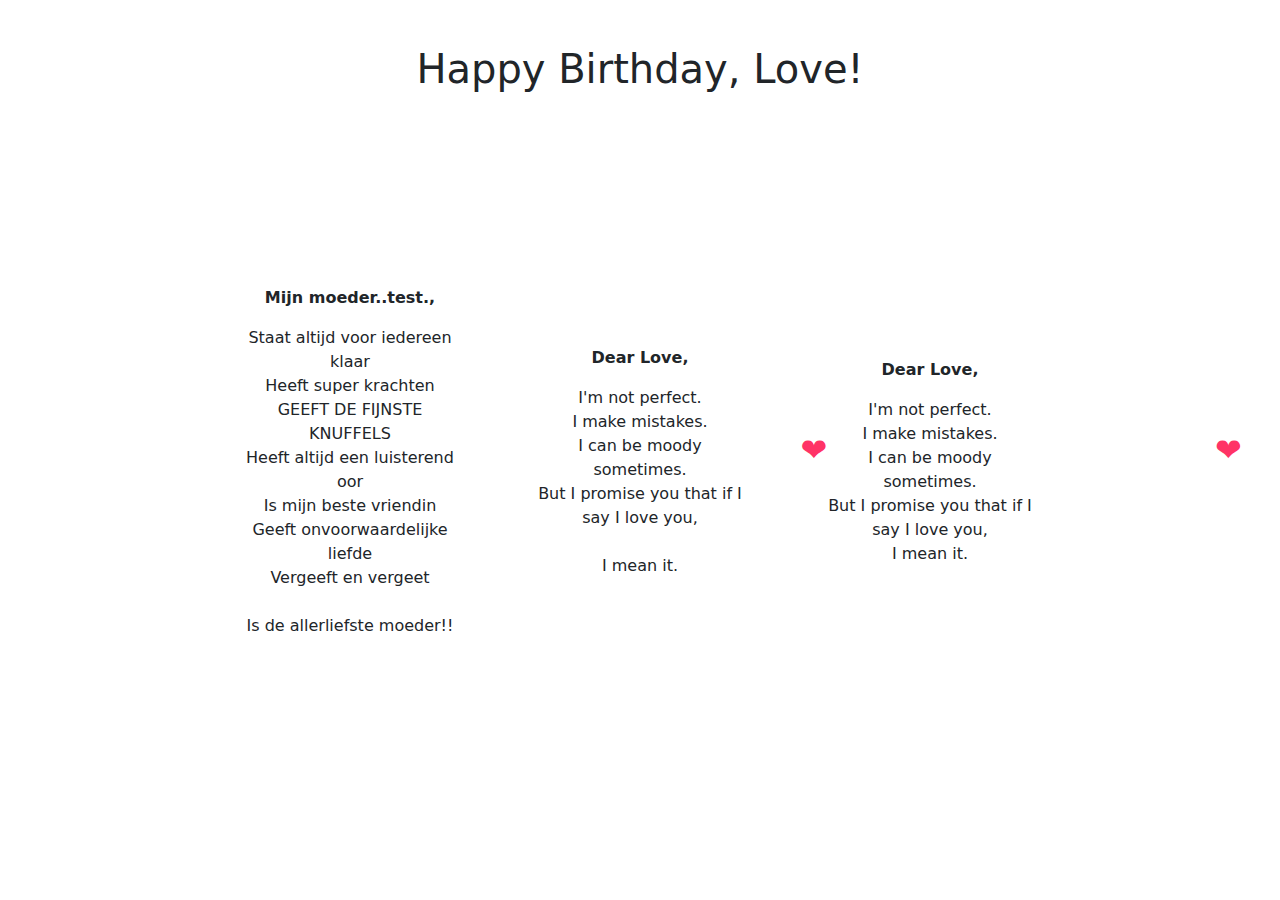
==== index.html @ 53f06a94 "Update index.html" ====
<!DOCTYPE html>
<html lang="en">

<head>
    <meta charset="UTF-8">
    <meta name="viewport" content="width=device-width, initial-scale=1.0">
    <title>Happy Birthday!</title>
    <!-- refer to the favicon -->
    <link rel="icon" href="assets/favicon/favicon.ico" type="image/x-icon">
    <!-- refer to the css file -->
    <link rel="stylesheet" href="assets/css/index.css">
    <!-- refer to the bootstrap css file -->
    <link rel="stylesheet" href="assets/css/bootstrap-5.3.3-dist/css/bootstrap.min.css">
    <!-- refer to the js file -->
    <script src="assets/js/index.js"></script>
    <!-- refer to the bootstrap js file -->
    <script src="assets/js/bootstrap-5.3.3-dist/js/bootstrap.bundle.js"></script>
</head>

<body>
    <div class="title">
        <h1>Happy Birthday, Love!</h1>
    </div>
    
    <div class="message_container">
        <div class="message_nathalie">
            <p><strong>Mijn moeder..test.,</strong></p>
            <p>
                Staat altijd voor iedereen klaar <br>
                Heeft super krachten <br>
                GEEFT DE FIJNSTE KNUFFELS <br>
                Heeft altijd een luisterend oor<br>
                Is mijn beste vriendin<br>
                Geeft onvoorwaardelijke liefde<br>
                Vergeeft en vergeet<br><br>
                
                Is de allerliefste moeder!!
            </p>
        </div>
        <div class="message_Jacky">
            <p><strong>Dear Love,</strong></p>
            <p>
                I'm not perfect. <br>
                I make mistakes. <br>
                I can be moody sometimes. <br>
                But I promise you that if I say I love you, <br><br>
                I mean it.
            </p>
        </div>
        <div class="message_chiara">
            <p><strong>Dear Love,</strong></p>
            <p>
                I'm not perfect. <br>
                I make mistakes. <br>
                I can be moody sometimes. <br>
                But I promise you that if I say I love you, <br>
                I mean it.
            </p>
        </div>
    </div>
</body>

</html>
---- assets/css/index.css ----
/* index.css */
body {
    background-color: #ffccff;            /* light pink */
    font-family: Arial, sans-serif;         /* font style */
    overflow: hidden;                       /* hide the overflow */
    
    display: flex;                          /* enable flexbox */
    justify-content: center;                /* center horizontally */
    align-items: flex-start;                /* align at the top */
    height: 100vh;                          /* make body take up full viewport height */
    margin: 0;                              /* remove default margin */
    flex-direction: column;                 /* stack the elements vertically */
}

h1 {
    color: #ff3366;                         /* pink */
    font-size: 3rem;                        /* font size */
    margin-top: 10vh;                       /* 10% from the top */
}

.title {
    position: absolute;                     /* position it relative to the body */
    top: 5%;                                /* 5% from the top */
    left: 50%;                              /* position it horizontally centered */
    transform: translateX(-50%);            /* center it exactly */
    text-align: center;                     /* center the text inside */
}

.message_container {
    display: flex;                          /* flexbox for message containers */
    justify-content: center;                /* center horizontally */
    align-items: center;                    /* center vertically */
    width: 100%;                            /* take up full width */
    margin-top: 40px;                       /* space between Title and message containers */
}

.message_Jacky {
    text-align: center;                     /* center text inside the container */
    padding: 20px;                          /* padding around the text */
    background-color: #fff;               /* white background */
    border-radius: 10px;                    /* rounded corners */
    width: 250px;                           /* fixed width */
    margin: 0 20px;                         /* space between the message containers */
}

.message_nathalie {
    text-align: center;                     /* center text inside the container */
    padding: 20px;                          /* padding around the text */
    background-color: #fff;               /* white background */
    border-radius: 10px;                    /* rounded corners */
    width: 250px;                           /* fixed width */
    margin-right: 20px;                     /* space to the right */
}

.message_chiara {
    text-align: center;                     /* center text inside the container */
    padding: 20px;                          /* padding around the text */
    background-color: #fff;               /* white background */
    border-radius: 10px;                    /* rounded corners */
    width: 250px;                           /* fixed width */  
    margin-left: 20px;                      /* space to the left */
}

.heart {
    position: absolute;                     /* absolute position */
    color: #ff3366;                       /* pink */
    font-size: 2rem;                        /* font size */
    animation: fall linear infinite;        /* animation */
}

@keyframes fall {
    from {
        transform: translateY(-100px);      /* starting position */
        opacity: 1;                         /* fully visible */
    }
    to {
        transform: translateY(100vh);       /* move down */
        opacity: 0;                         /* fade out */
    }
}
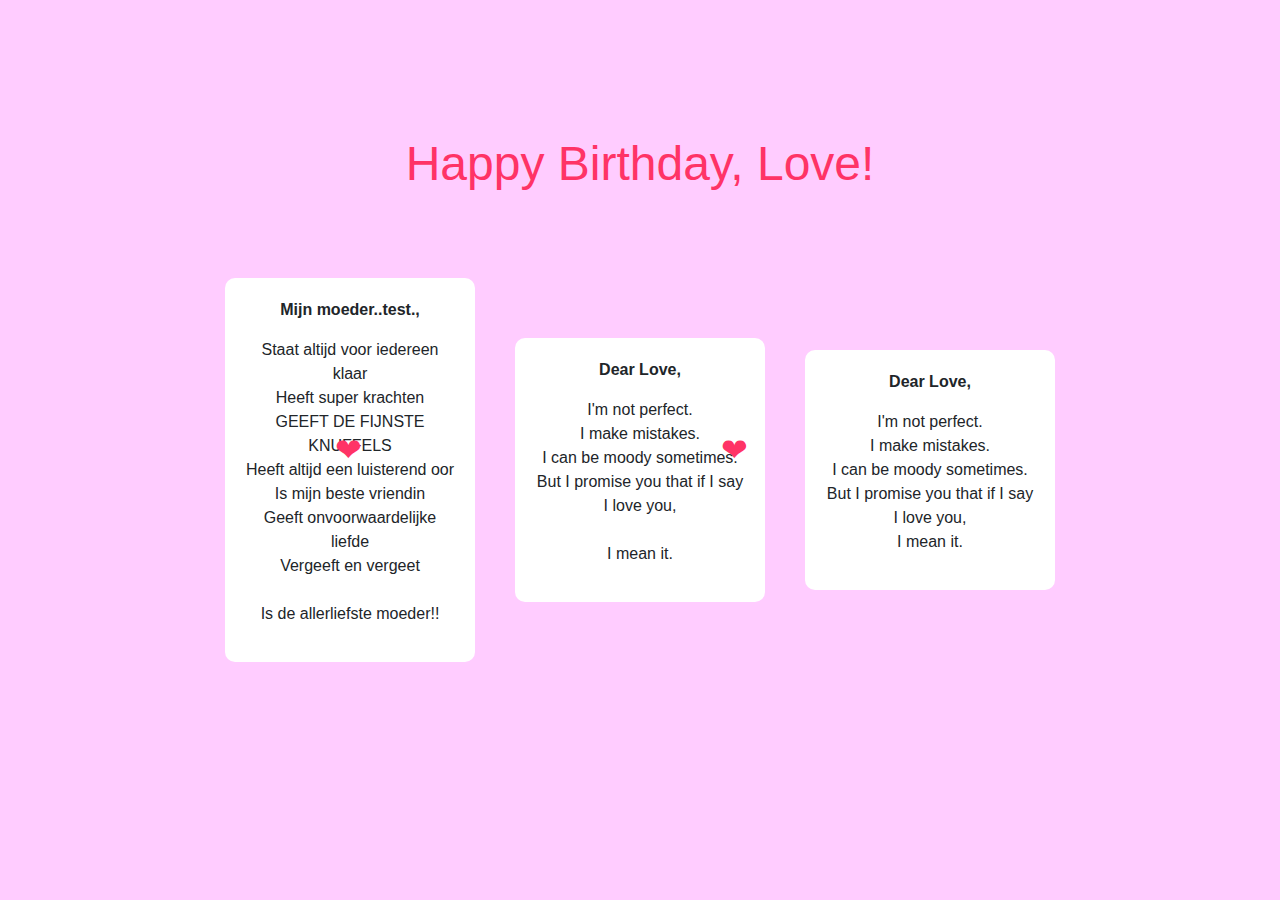
==== commit 70cd61f7: "update html" ====
--- a/index.html
+++ b/index.html
@@ -7,14 +7,14 @@
     <title>Happy Birthday!</title>
     <!-- refer to the favicon -->
     <link rel="icon" href="assets/favicon/favicon.ico" type="image/x-icon">
+    <!-- refer to the bootstrap css file -->
+    <link rel="stylesheet" href="assets/css/bootstrap-5.3.3-dist/css/bootstrap.min.css">
     <!-- refer to the css file -->
     <link rel="stylesheet" href="assets/css/index.css">
-    <!-- refer to the bootstrap css file -->
-    <link rel="stylesheet" href="assets/css/bootstrap-5.3.3-dist/css/bootstrap.min.css">
+    <!-- refer to the bootstrap js file -->
+    <script src="assets/js/bootstrap-5.3.3-dist/js/bootstrap.bundle.js"></script>
     <!-- refer to the js file -->
     <script src="assets/js/index.js"></script>
-    <!-- refer to the bootstrap js file -->
-    <script src="assets/js/bootstrap-5.3.3-dist/js/bootstrap.bundle.js"></script>
 </head>
 
 <body>
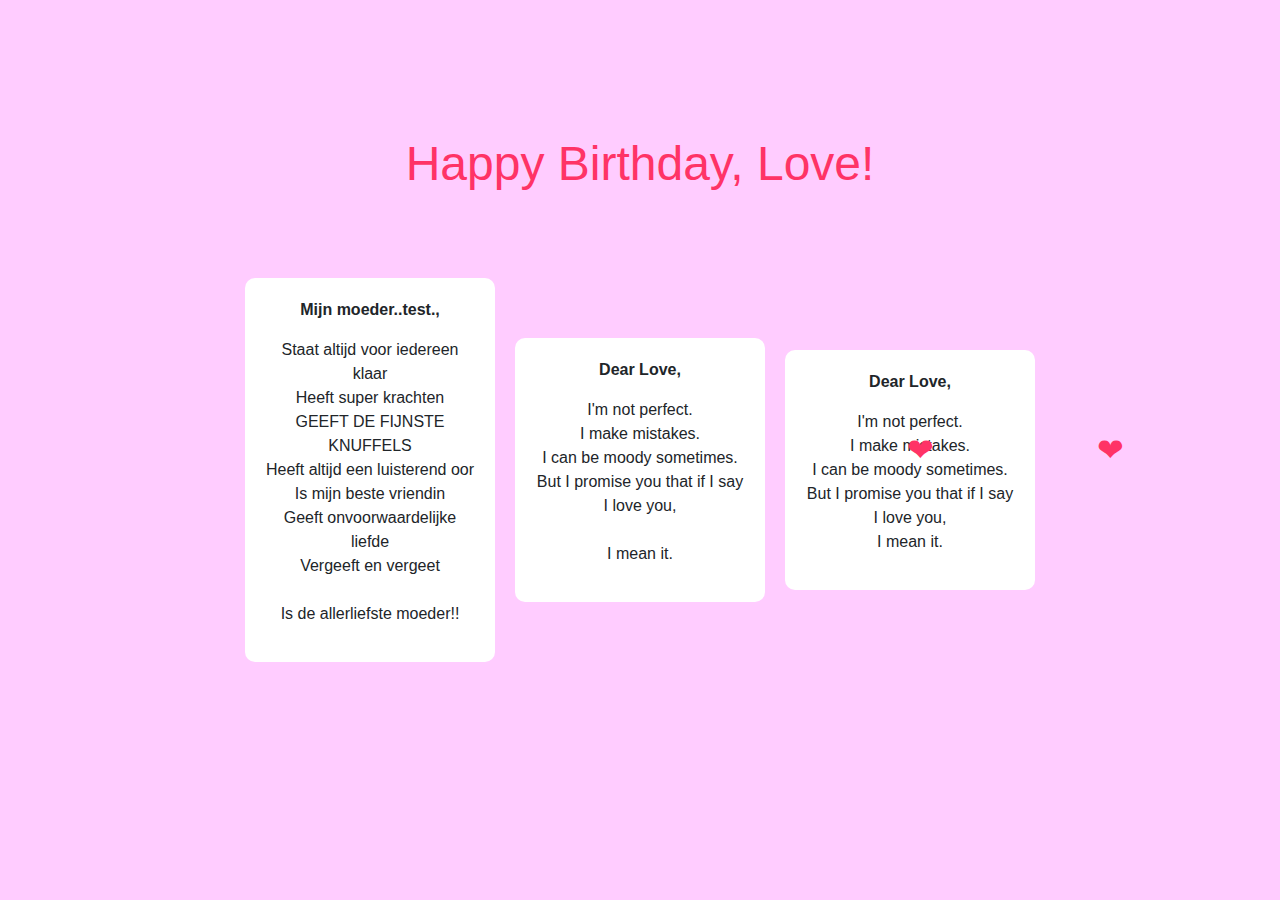
==== commit c15c550d: "update html" ====
--- a/index.html
+++ b/index.html
@@ -1,3 +1,4 @@
+<!-- index.html -->
 <!DOCTYPE html>
 <html lang="en">
 
--- a/assets/css/index.css
+++ b/assets/css/index.css
@@ -1,80 +1,82 @@
 /* index.css */
 body {
-    background-color: #ffccff;            /* light pink */
-    font-family: Arial, sans-serif;         /* font style */
-    overflow: hidden;                       /* hide the overflow */
-    
-    display: flex;                          /* enable flexbox */
-    justify-content: center;                /* center horizontally */
-    align-items: flex-start;                /* align at the top */
-    height: 100vh;                          /* make body take up full viewport height */
-    margin: 0;                              /* remove default margin */
-    flex-direction: column;                 /* stack the elements vertically */
+    background-color: #ffccff;  /* light pink */
+    font-family: Arial, sans-serif;  /* font style */
+    overflow: hidden;  /* hide the overflow */
+    display: flex;  /* enable flexbox */
+    justify-content: center;  /* center horizontally */
+    align-items: flex-start;  /* align at the top */
+    height: 100vh;  /* make body take up full viewport height */
+    margin: 0;  /* remove default margin */
+    flex-direction: column;  /* stack the elements vertically */
 }
 
 h1 {
-    color: #ff3366;                         /* pink */
-    font-size: 3rem;                        /* font size */
-    margin-top: 10vh;                       /* 10% from the top */
+    color: #ff3366;  /* pink */
+    font-size: 3rem;  /* font size */
+    margin-top: 10vh;  /* 10% from the top */
 }
 
+/* Title styling */
 .title {
-    position: absolute;                     /* position it relative to the body */
-    top: 5%;                                /* 5% from the top */
-    left: 50%;                              /* position it horizontally centered */
-    transform: translateX(-50%);            /* center it exactly */
-    text-align: center;                     /* center the text inside */
+    position: absolute;  /* position it relative to the body */
+    top: 5%;  /* 5% from the top */
+    left: 50%;  /* position it horizontally centered */
+    transform: translateX(-50%);  /* center it exactly */
+    text-align: center;  /* center the text inside */
 }
 
+/* Message container flex setup */
 .message_container {
-    display: flex;                          /* flexbox for message containers */
-    justify-content: center;                /* center horizontally */
-    align-items: center;                    /* center vertically */
-    width: 100%;                            /* take up full width */
-    margin-top: 40px;                       /* space between Title and message containers */
+    display: flex;  /* flexbox for message containers */
+    justify-content: center;  /* center horizontally */
+    align-items: center;  /* center vertically */
+    width: 100%;  /* take up full width */
+    margin-top: 40px;  /* space between Title and message containers */
+    flex-wrap: wrap;  /* allow wrapping of messages on smaller screens */
 }
 
-.message_Jacky {
-    text-align: center;                     /* center text inside the container */
-    padding: 20px;                          /* padding around the text */
-    background-color: #fff;               /* white background */
-    border-radius: 10px;                    /* rounded corners */
-    width: 250px;                           /* fixed width */
-    margin: 0 20px;                         /* space between the message containers */
+/* Individual message styles */
+.message_Jacky, .message_nathalie, .message_chiara {
+    text-align: center;  /* center text inside the container */
+    padding: 20px;  /* padding around the text */
+    background-color: #fff;  /* white background */
+    border-radius: 10px;  /* rounded corners */
+    width: 100%;  /* full width on smaller screens */
+    max-width: 250px;  /* limit the width to 250px on larger screens */
+    margin: 10px;  /* space between message containers */
 }
 
-.message_nathalie {
-    text-align: center;                     /* center text inside the container */
-    padding: 20px;                          /* padding around the text */
-    background-color: #fff;               /* white background */
-    border-radius: 10px;                    /* rounded corners */
-    width: 250px;                           /* fixed width */
-    margin-right: 20px;                     /* space to the right */
-}
+/* Media query for screens smaller than 768px (mobile devices) */
+@media (max-width: 768px) {
+    h1 {
+        font-size: 2rem;  /* smaller font size for mobile */
+    }
 
-.message_chiara {
-    text-align: center;                     /* center text inside the container */
-    padding: 20px;                          /* padding around the text */
-    background-color: #fff;               /* white background */
-    border-radius: 10px;                    /* rounded corners */
-    width: 250px;                           /* fixed width */  
-    margin-left: 20px;                      /* space to the left */
+    .message_container {
+        flex-direction: column;  /* stack messages vertically on small screens */
+    }
+
+    .message_Jacky, .message_nathalie, .message_chiara {
+        width: 90%;  /* make messages take up more space on smaller screens */
+        max-width: 100%;  /* allow the message containers to expand to full width */
+    }
 }
 
 .heart {
-    position: absolute;                     /* absolute position */
-    color: #ff3366;                       /* pink */
-    font-size: 2rem;                        /* font size */
-    animation: fall linear infinite;        /* animation */
+    position: absolute;  /* absolute position */
+    color: #ff3366;  /* pink */
+    font-size: 2rem;  /* font size */
+    animation: fall linear infinite;  /* animation */
 }
 
 @keyframes fall {
     from {
-        transform: translateY(-100px);      /* starting position */
-        opacity: 1;                         /* fully visible */
+        transform: translateY(-100px);  /* starting position */
+        opacity: 1;  /* fully visible */
     }
     to {
-        transform: translateY(100vh);       /* move down */
-        opacity: 0;                         /* fade out */
+        transform: translateY(100vh);  /* move down */
+        opacity: 0;  /* fade out */
     }
 }
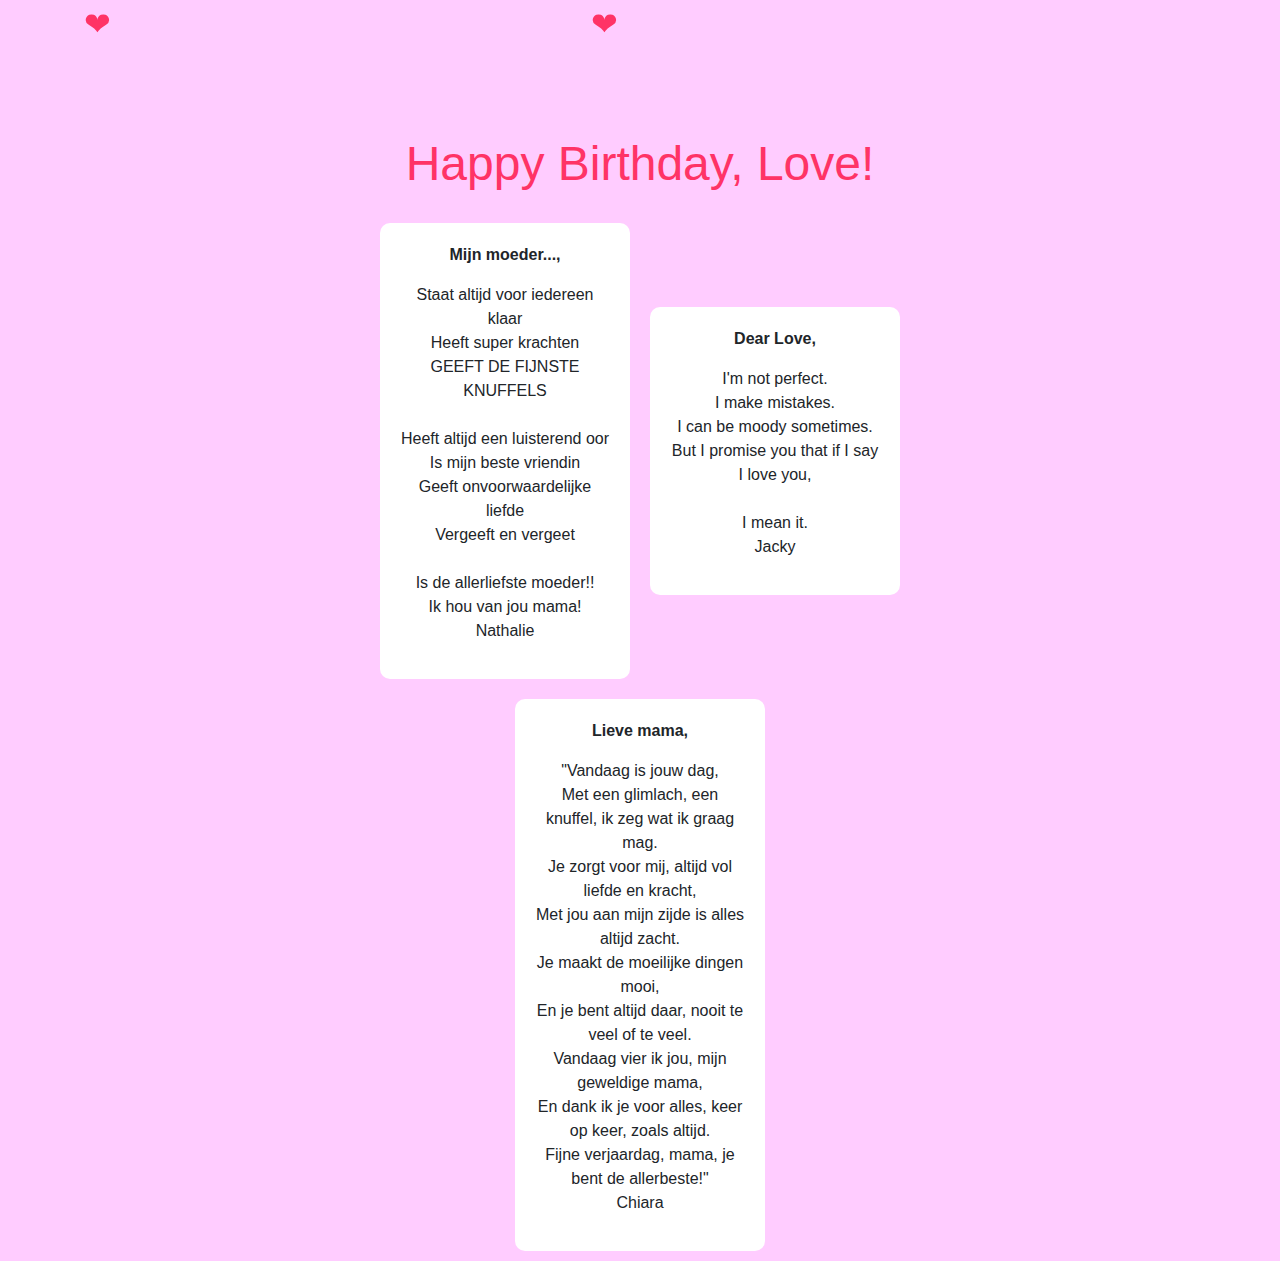
==== commit e931349b: "update html" ====
--- a/index.html
+++ b/index.html
@@ -21,44 +21,75 @@
 <body>
     <div class="title">
         <h1>Happy Birthday, Love!</h1>
-    </div>
-    
-    <div class="message_container">
-        <div class="message_nathalie">
-            <p><strong>Mijn moeder..test.,</strong></p>
-            <p>
-                Staat altijd voor iedereen klaar <br>
-                Heeft super krachten <br>
-                GEEFT DE FIJNSTE KNUFFELS <br>
-                Heeft altijd een luisterend oor<br>
-                Is mijn beste vriendin<br>
-                Geeft onvoorwaardelijke liefde<br>
-                Vergeeft en vergeet<br><br>
-                
-                Is de allerliefste moeder!!
-            </p>
-        </div>
-        <div class="message_Jacky">
-            <p><strong>Dear Love,</strong></p>
-            <p>
-                I'm not perfect. <br>
-                I make mistakes. <br>
-                I can be moody sometimes. <br>
-                But I promise you that if I say I love you, <br><br>
-                I mean it.
-            </p>
-        </div>
-        <div class="message_chiara">
-            <p><strong>Dear Love,</strong></p>
-            <p>
-                I'm not perfect. <br>
-                I make mistakes. <br>
-                I can be moody sometimes. <br>
-                But I promise you that if I say I love you, <br>
-                I mean it.
-            </p>
+
+
+        <div class="message_container">
+            <div class="message_nathalie">
+                <p><strong>Mijn moeder...,</strong></p>
+                <p>
+                    Staat altijd voor iedereen klaar <br>
+
+                    Heeft super krachten <br>
+
+                    GEEFT DE FIJNSTE KNUFFELS <br><br>
+
+                    Heeft altijd een luisterend oor<br>
+
+                    Is mijn beste vriendin<br>
+
+                    Geeft onvoorwaardelijke liefde<br>
+
+                    Vergeeft en vergeet<br><br>
+
+                    Is de allerliefste moeder!!<br>
+
+                    Ik hou van jou mama!<br>
+
+                    Nathalie
+                </p>
+            </div>
+            <div class="message_Jacky">
+                <p><strong>Dear Love,</strong></p>
+                <p>
+                    I'm not perfect. <br>
+
+                    I make mistakes. <br>
+
+                    I can be moody sometimes. <br>
+
+                    But I promise you that if I say I love you, <br><br>
+
+                    I mean it.<br>
+
+                    Jacky
+                </p>
+            </div>
+            <div class="message_chiara">
+                <p><strong>Lieve mama,</strong></p>
+                <p>
+                    "Vandaag is jouw dag,<br>
+
+                    Met een glimlach, een knuffel, ik zeg wat ik graag mag.<br>
+
+                    Je zorgt voor mij, altijd vol liefde en kracht,<br>
+
+                    Met jou aan mijn zijde is alles altijd zacht.<br>
+
+                    Je maakt de moeilijke dingen mooi,<br>
+
+                    En je bent altijd daar, nooit te veel of te veel.<br>
+
+                    Vandaag vier ik jou, mijn geweldige mama,<br>
+
+                    En dank ik je voor alles, keer op keer, zoals altijd.<br>
+
+                    Fijne verjaardag, mama, je bent de allerbeste!"<br>
+
+                    Chiara
+                </p>
+            </div>
         </div>
     </div>
 </body>
 
-</html>
+</html>--- a/assets/css/index.css
+++ b/assets/css/index.css
@@ -1,82 +1,182 @@
 /* index.css */
-body {
-    background-color: #ffccff;  /* light pink */
-    font-family: Arial, sans-serif;  /* font style */
-    overflow: hidden;  /* hide the overflow */
-    display: flex;  /* enable flexbox */
-    justify-content: center;  /* center horizontally */
-    align-items: flex-start;  /* align at the top */
-    height: 100vh;  /* make body take up full viewport height */
-    margin: 0;  /* remove default margin */
-    flex-direction: column;  /* stack the elements vertically */
-}
 
 h1 {
-    color: #ff3366;  /* pink */
-    font-size: 3rem;  /* font size */
-    margin-top: 10vh;  /* 10% from the top */
+    color: #ff3366;
+    /* pink */
+    font-size: 3rem;
+    /* font size */
+    margin-top: 10vh;
+    /* 10% from the top */
 }
 
 /* Title styling */
 .title {
-    position: absolute;  /* position it relative to the body */
-    top: 5%;  /* 5% from the top */
-    left: 50%;  /* position it horizontally centered */
-    transform: translateX(-50%);  /* center it exactly */
-    text-align: center;  /* center the text inside */
+    position: absolute;
+    /* absolute position relative to the body */
+    top: 5%;
+    /* 5% from the top */
+    left: 50%;
+    /* position it horizontally centered */
+    transform: translateX(-50%);
+    /* center it exactly */
+    text-align: center;
+    /* center the text inside */
+    z-index: 10;
+    /* ensures it's above other elements */
+}
+
+/* Animation for the heart */
+.heart {
+    position: fixed;
+    /* Use fixed to keep it within the viewport */
+    color: #ff3366;
+    /* pink */
+    font-size: 2rem;
+    /* font size */
+    animation: fall linear infinite;
+    /* animation */
+    z-index: 10;
+    /* ensures it's above other elements */
+    top: 0;
+    /* explicitly set starting position at the top */
+}
+
+@keyframes fall {
+    from {
+        transform: translateY(0);
+        /* start from the top of the screen */
+        opacity: 1;
+        /* fully visible */
+    }
+
+    to {
+        transform: translateY(100vh);
+        /* move down */
+        opacity: 0;
+        /* fade out */
+    }
+}
+
+/* Body styling to prevent overlap */
+body {
+    background-color: #ffccff;
+    /* light pink */
+    font-family: Arial, sans-serif;
+    /* font style */
+    display: flex;
+    /* enable flexbox */
+    justify-content: center;
+    /* center horizontally */
+    align-items: flex-start;
+    /* align at the top */
+    height: 100vh;
+    /* make body take up full viewport height */
+    margin: 0;
+    /* remove default margin */
+    flex-direction: column;
+    /* stack the elements vertically */
+    padding-top: 20vh;
+    /* ensure space between title and content */
 }
 
 /* Message container flex setup */
 .message_container {
-    display: flex;  /* flexbox for message containers */
-    justify-content: center;  /* center horizontally */
-    align-items: center;  /* center vertically */
-    width: 100%;  /* take up full width */
-    margin-top: 40px;  /* space between Title and message containers */
-    flex-wrap: wrap;  /* allow wrapping of messages on smaller screens */
+    display: flex;
+    /* flexbox for message containers */
+    justify-content: center;
+    /* center horizontally */
+    align-items: center;
+    /* center vertically */
+    width: 100%;
+    /* take up full width */
+    margin-top: 20px;
+    /* space between Title and message containers */
+    flex-wrap: wrap;
+    /* allow wrapping of messages on smaller screens */
 }
 
 /* Individual message styles */
-.message_Jacky, .message_nathalie, .message_chiara {
-    text-align: center;  /* center text inside the container */
-    padding: 20px;  /* padding around the text */
-    background-color: #fff;  /* white background */
-    border-radius: 10px;  /* rounded corners */
-    width: 100%;  /* full width on smaller screens */
-    max-width: 250px;  /* limit the width to 250px on larger screens */
-    margin: 10px;  /* space between message containers */
+.message_Jacky,
+.message_nathalie,
+.message_chiara {
+    text-align: center;
+    /* center text inside the container */
+    padding: 20px;
+    /* padding around the text */
+    background-color: #fff;
+    /* white background */
+    border-radius: 10px;
+    /* rounded corners */
+    width: 100%;
+    /* full width on smaller screens */
+    max-width: 250px;
+    /* limit the width to 250px on larger screens */
+    margin: 10px;
+    /* space between message containers */
 }
 
 /* Media query for screens smaller than 768px (mobile devices) */
 @media (max-width: 768px) {
     h1 {
-        font-size: 2rem;  /* smaller font size for mobile */
+        font-size: 2rem;
+        /* smaller font size for mobile */
     }
 
     .message_container {
-        flex-direction: column;  /* stack messages vertically on small screens */
+        flex-direction: column;
+        /* stack messages vertically on small screens */
     }
 
-    .message_Jacky, .message_nathalie, .message_chiara {
-        width: 90%;  /* make messages take up more space on smaller screens */
-        max-width: 100%;  /* allow the message containers to expand to full width */
+    .message_Jacky,
+    .message_nathalie,
+    .message_chiara {
+        width: 90%;
+        /* make messages take up more space on smaller screens */
+        max-width: 100%;
+        /* allow the message containers to expand to full width */
     }
 }
 
-.heart {
-    position: absolute;  /* absolute position */
-    color: #ff3366;  /* pink */
-    font-size: 2rem;  /* font size */
-    animation: fall linear infinite;  /* animation */
-}
+/* Additional media query for screens smaller than 650px */
+@media (max-width: 650px) {
 
-@keyframes fall {
-    from {
-        transform: translateY(-100px);  /* starting position */
-        opacity: 1;  /* fully visible */
+    /* Title styling */
+    .title {
+        position: absolute;
+        /* absolute position relative to the body */
+        top: 5%;
+        /* 5% from the top */
+        left: 50%;
+        /* position it horizontally centered */
+        transform: translateX(-50%);
+        /* center it exactly */
+        text-align: center;
+        /* center the text inside */
+        z-index: 10;
+        /* ensures it's above other elements */
     }
-    to {
-        transform: translateY(100vh);  /* move down */
-        opacity: 0;  /* fade out */
+
+    body {
+        padding-top: 15vh;
+        /* increase the space between title and content */
     }
-}
+
+    .message_container {
+        margin-top: 20px;
+        /* additional space between title and message containers */
+    }
+
+    h1 {
+        font-size: 1.5rem;
+        /* further reduce font size for small screens */
+    }
+
+    .message_Jacky,
+    .message_nathalie,
+    .message_chiara {
+        width: 95%;
+        /* allow messages to take up more space on smaller screens */
+        max-width: 100%;
+        /* allow the message containers to expand to full width */
+    }
+}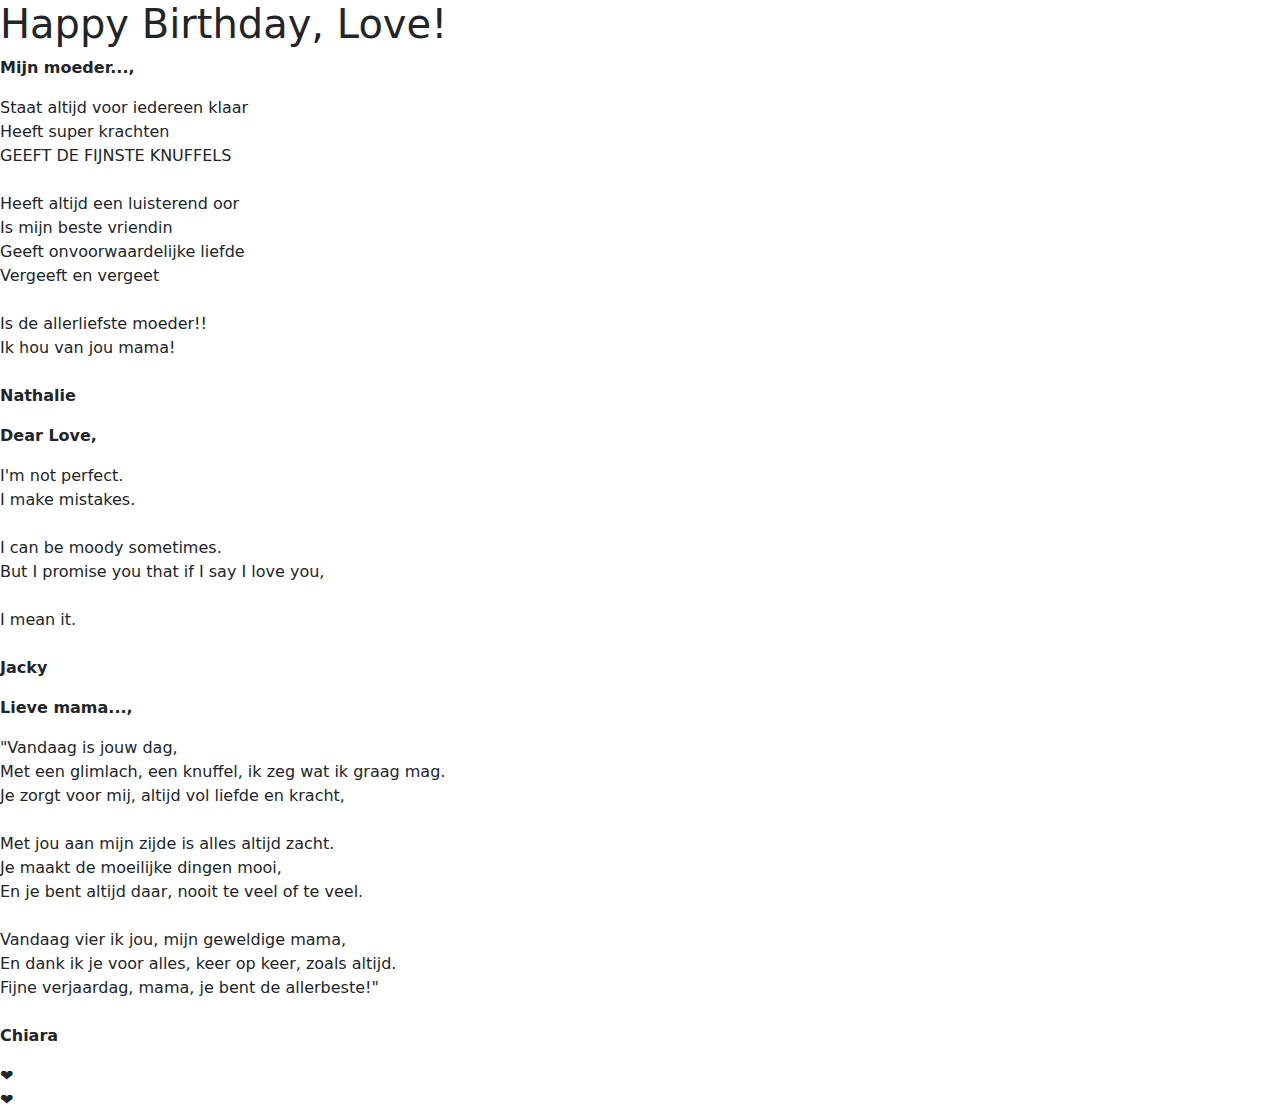
==== commit 983ef10d: "update css" ====
--- a/index.html
+++ b/index.html
@@ -11,7 +11,7 @@
     <!-- refer to the bootstrap css file -->
     <link rel="stylesheet" href="assets/css/bootstrap-5.3.3-dist/css/bootstrap.min.css">
     <!-- refer to the css file -->
-    <link rel="stylesheet" href="assets/css/index.css">
+    <link rel="stylesheet" href="assets/css/index_2.css">
     <!-- refer to the bootstrap js file -->
     <script src="assets/js/bootstrap-5.3.3-dist/js/bootstrap.bundle.js"></script>
     <!-- refer to the js file -->
@@ -43,9 +43,9 @@
 
                     Is de allerliefste moeder!!<br>
 
-                    Ik hou van jou mama!<br>
+                    Ik hou van jou mama!<br><br>
 
-                    Nathalie
+                    <strong>Nathalie</strong>
                 </p>
             </div>
             <div class="message_Jacky">
@@ -53,39 +53,39 @@
                 <p>
                     I'm not perfect. <br>
 
-                    I make mistakes. <br>
+                    I make mistakes. <br><br>
 
                     I can be moody sometimes. <br>
 
                     But I promise you that if I say I love you, <br><br>
 
-                    I mean it.<br>
+                    I mean it.<br><br>
 
-                    Jacky
+                    <strong>Jacky</strong>
                 </p>
             </div>
             <div class="message_chiara">
-                <p><strong>Lieve mama,</strong></p>
+                <p><strong>Lieve mama...,</strong></p>
                 <p>
                     "Vandaag is jouw dag,<br>
 
                     Met een glimlach, een knuffel, ik zeg wat ik graag mag.<br>
 
-                    Je zorgt voor mij, altijd vol liefde en kracht,<br>
+                    Je zorgt voor mij, altijd vol liefde en kracht,<br><br>
 
                     Met jou aan mijn zijde is alles altijd zacht.<br>
 
                     Je maakt de moeilijke dingen mooi,<br>
 
-                    En je bent altijd daar, nooit te veel of te veel.<br>
+                    En je bent altijd daar, nooit te veel of te veel.<br><br>
 
                     Vandaag vier ik jou, mijn geweldige mama,<br>
 
                     En dank ik je voor alles, keer op keer, zoals altijd.<br>
 
-                    Fijne verjaardag, mama, je bent de allerbeste!"<br>
+                    Fijne verjaardag, mama, je bent de allerbeste!"<br><br>
 
-                    Chiara
+                    <strong>Chiara</strong>
                 </p>
             </div>
         </div>
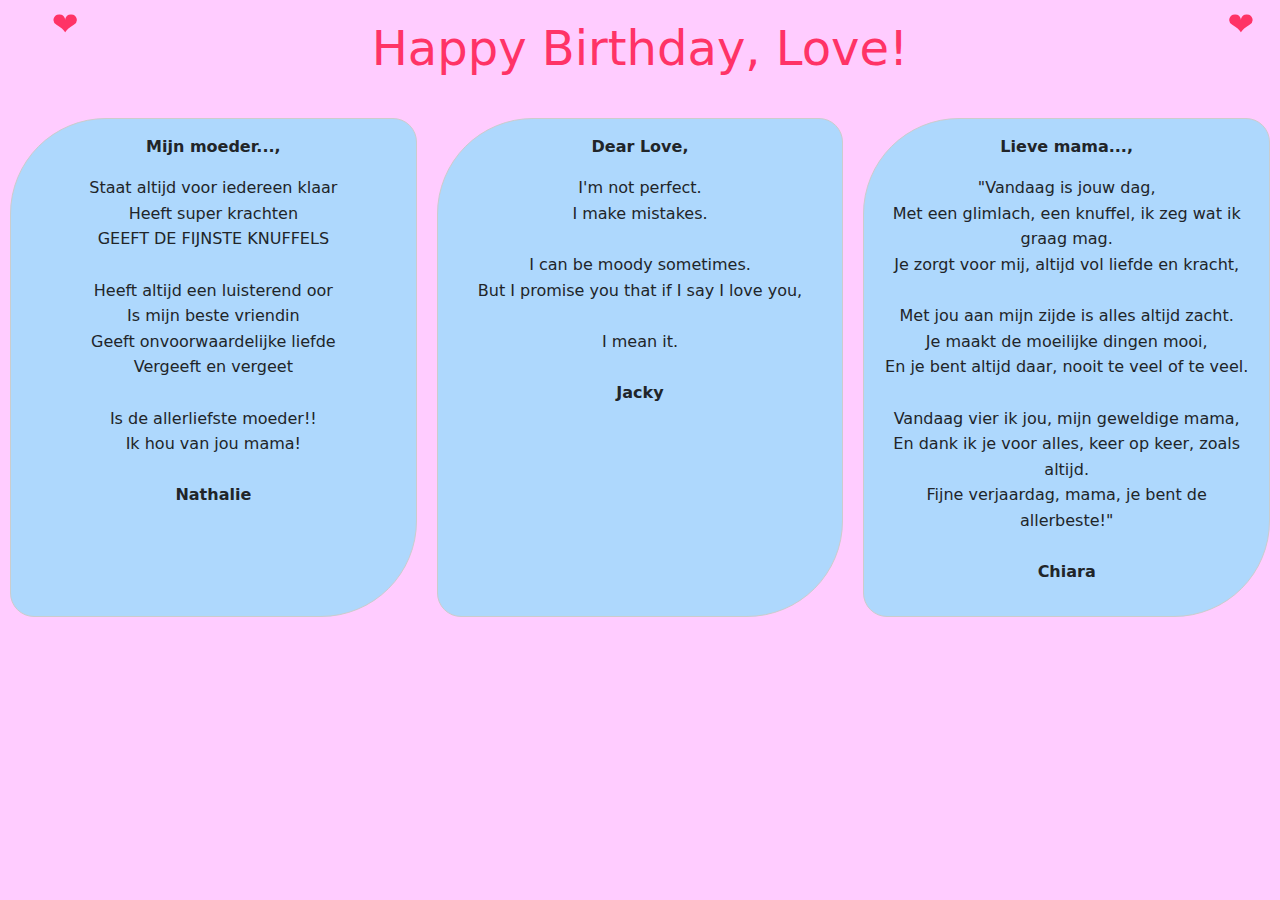
==== commit 2ae13a0c: "update html" ====
--- a/index.html
+++ b/index.html
@@ -11,7 +11,7 @@
     <!-- refer to the bootstrap css file -->
     <link rel="stylesheet" href="assets/css/bootstrap-5.3.3-dist/css/bootstrap.min.css">
     <!-- refer to the css file -->
-    <link rel="stylesheet" href="assets/css/index_2.css">
+    <link rel="stylesheet" href="assets/css/index.css">
     <!-- refer to the bootstrap js file -->
     <script src="assets/js/bootstrap-5.3.3-dist/js/bootstrap.bundle.js"></script>
     <!-- refer to the js file -->
--- a/assets/css/index.css
+++ b/assets/css/index.css
@@ -0,0 +1,77 @@
+/* index_2.css */
+
+h1 {
+    color: #ff3366;
+    /* pink */
+    font-size: 3rem;
+    /* font size */
+}
+
+/* Basic layout for title */
+.title {
+    text-align: center;
+    margin-top: 20px;
+}
+
+/* Animation for the heart */
+.heart {
+    position: fixed;  /* Use fixed to keep it within the viewport */
+    color: #ff3366;  /* pink */
+    font-size: 2rem;  /* font size */
+    animation: fall linear infinite;  /* animation */
+    z-index: 10;  /* ensures it's above other elements */
+    top: 0;  /* explicitly set starting position at the top */
+}
+
+@keyframes fall {
+    from {
+        transform: translateY(0);  /* start from the top of the screen */
+        opacity: 1;  /* fully visible */
+    }
+    to {
+        transform: translateY(100vh);  /* move down */
+        opacity: 0;  /* fade out */
+    }
+}
+
+/* Body styling to prevent overlap */
+body {
+    background-color: #ffccff;
+    /* light pink */
+}
+
+/* Container for the three messages */
+.message_container {
+    display: flex; /* Use flexbox to align the messages side by side */
+    justify-content: space-between;
+    margin-top: 30px;
+}
+
+/* Individual message containers */
+.message_nathalie, .message_Jacky, .message_chiara {
+    flex: 1; /* Each message takes equal space */
+    margin: 10px; /* Add space between messages */
+    padding: 15px;
+    border: 1px solid #ccc;
+    /* border-radius: 16px 0 16px 0; */
+    border-radius: 96px 24px 96px 24px;  /* Increase the rounding */
+    background-color: #f9f9f9;
+    background-color: rgb(174, 216, 253);
+}
+
+/* Ensure the messages look good */
+.message_nathalie p, .message_Jacky p, .message_chiara p {
+    line-height: 1.6;
+}
+
+/* Responsive design for narrow screens */
+@media (max-width: 768px) {
+    .message_container {
+        flex-direction: column; /* Stack the messages in a column */
+        align-items: center; /* Center-align the messages */
+    }
+
+    .message_nathalie, .message_Jacky, .message_chiara {
+        margin-bottom: 20px; /* Add space between stacked messages */
+    }
+}
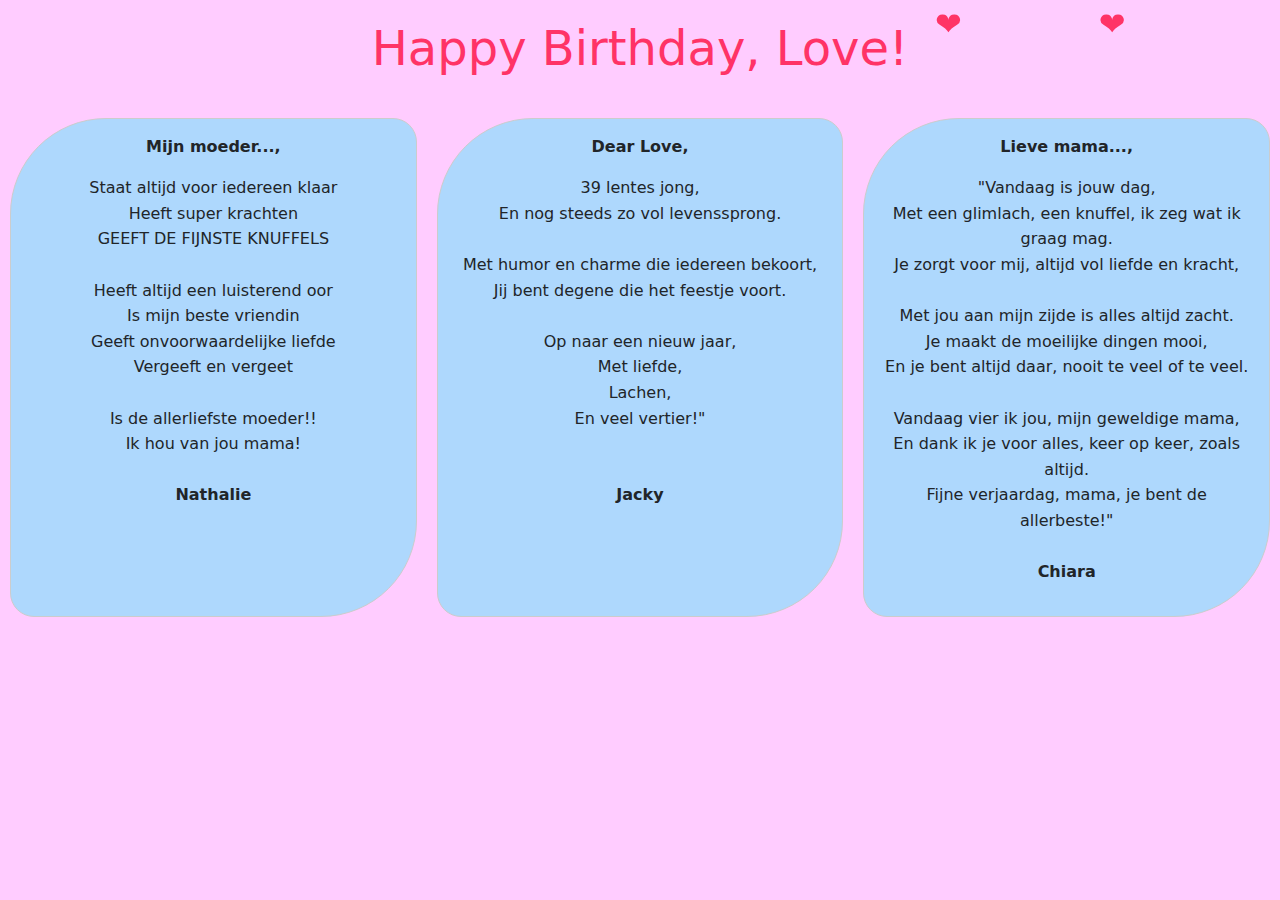
==== commit 98f68569: "update html" ====
--- a/index.html
+++ b/index.html
@@ -51,15 +51,16 @@
             <div class="message_Jacky">
                 <p><strong>Dear Love,</strong></p>
                 <p>
-                    I'm not perfect. <br>
+                    39 lentes jong,<br>
+                    En nog steeds zo vol levenssprong.<br><br>
 
-                    I make mistakes. <br><br>
+                    Met humor en charme die iedereen bekoort,<br>
+                    Jij bent degene die het feestje voort.<br><br>
 
-                    I can be moody sometimes. <br>
-
-                    But I promise you that if I say I love you, <br><br>
-
-                    I mean it.<br><br>
+                    Op naar een nieuw jaar,<br>
+                    Met liefde,<br>
+                    Lachen,<br>
+                    En veel vertier!"<br><br><br>
 
                     <strong>Jacky</strong>
                 </p>
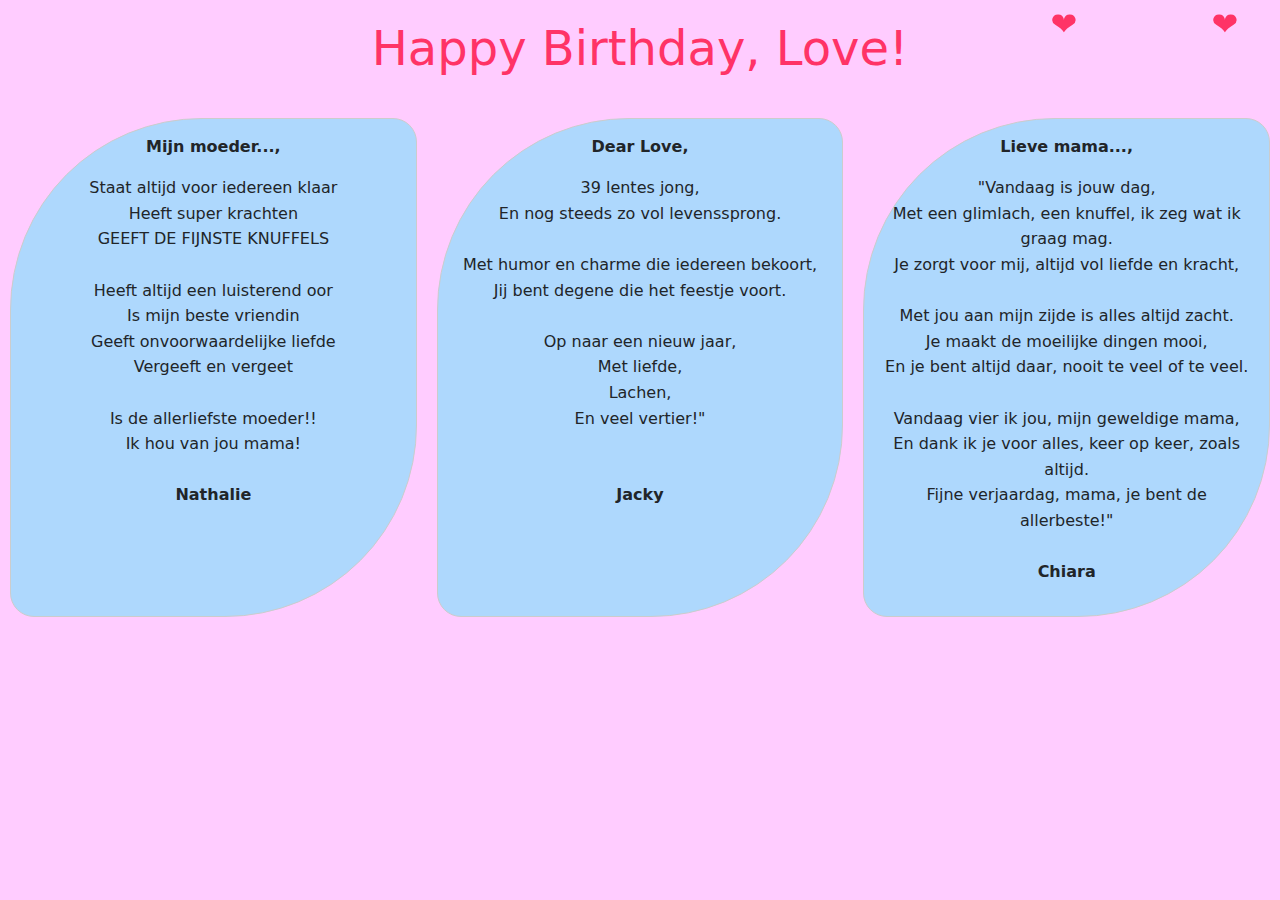
==== commit fe1435f0: "update html" ====
--- a/index.html
+++ b/index.html
@@ -21,7 +21,6 @@
 <body>
     <div class="title">
         <h1>Happy Birthday, Love!</h1>
-
 
         <div class="message_container">
             <div class="message_nathalie">
--- a/assets/css/index.css
+++ b/assets/css/index.css
@@ -15,22 +15,33 @@
 
 /* Animation for the heart */
 .heart {
-    position: fixed;  /* Use fixed to keep it within the viewport */
-    color: #ff3366;  /* pink */
-    font-size: 2rem;  /* font size */
-    animation: fall linear infinite;  /* animation */
-    z-index: 10;  /* ensures it's above other elements */
-    top: 0;  /* explicitly set starting position at the top */
+    position: fixed;
+    /* Use fixed to keep it within the viewport */
+    color: #ff3366;
+    /* pink */
+    font-size: 2rem;
+    /* font size */
+    animation: fall linear infinite;
+    /* animation */
+    z-index: 10;
+    /* ensures it's above other elements */
+    top: 0;
+    /* explicitly set starting position at the top */
 }
 
 @keyframes fall {
     from {
-        transform: translateY(0);  /* start from the top of the screen */
-        opacity: 1;  /* fully visible */
+        transform: translateY(0);
+        /* start from the top of the screen */
+        opacity: 1;
+        /* fully visible */
     }
+
     to {
-        transform: translateY(100vh);  /* move down */
-        opacity: 0;  /* fade out */
+        transform: translateY(100vh);
+        /* move down */
+        opacity: 0;
+        /* fade out */
     }
 }
 
@@ -42,36 +53,49 @@
 
 /* Container for the three messages */
 .message_container {
-    display: flex; /* Use flexbox to align the messages side by side */
+    display: flex;
+    /* Use flexbox to align the messages side by side */
     justify-content: space-between;
     margin-top: 30px;
 }
 
 /* Individual message containers */
-.message_nathalie, .message_Jacky, .message_chiara {
-    flex: 1; /* Each message takes equal space */
-    margin: 10px; /* Add space between messages */
+.message_nathalie,
+.message_Jacky,
+.message_chiara {
+    flex: 1;
+    /* Each message takes equal space */
+    margin: 10px;
+    /* Add space between messages */
     padding: 15px;
     border: 1px solid #ccc;
     /* border-radius: 16px 0 16px 0; */
-    border-radius: 96px 24px 96px 24px;  /* Increase the rounding */
-    background-color: #f9f9f9;
+    border-radius: 192px 24px 192px 24px;
+    /* Increase the rounding */
+    /*background-color: #f9f9f9;*/
     background-color: rgb(174, 216, 253);
 }
 
 /* Ensure the messages look good */
-.message_nathalie p, .message_Jacky p, .message_chiara p {
+.message_nathalie p,
+.message_Jacky p,
+.message_chiara p {
     line-height: 1.6;
 }
 
 /* Responsive design for narrow screens */
 @media (max-width: 768px) {
     .message_container {
-        flex-direction: column; /* Stack the messages in a column */
-        align-items: center; /* Center-align the messages */
+        flex-direction: column;
+        /* Stack the messages in a column */
+        align-items: center;
+        /* Center-align the messages */
     }
 
-    .message_nathalie, .message_Jacky, .message_chiara {
-        margin-bottom: 20px; /* Add space between stacked messages */
+    .message_nathalie,
+    .message_Jacky,
+    .message_chiara {
+        margin-bottom: 20px;
+        /* Add space between stacked messages */
     }
-}
+}